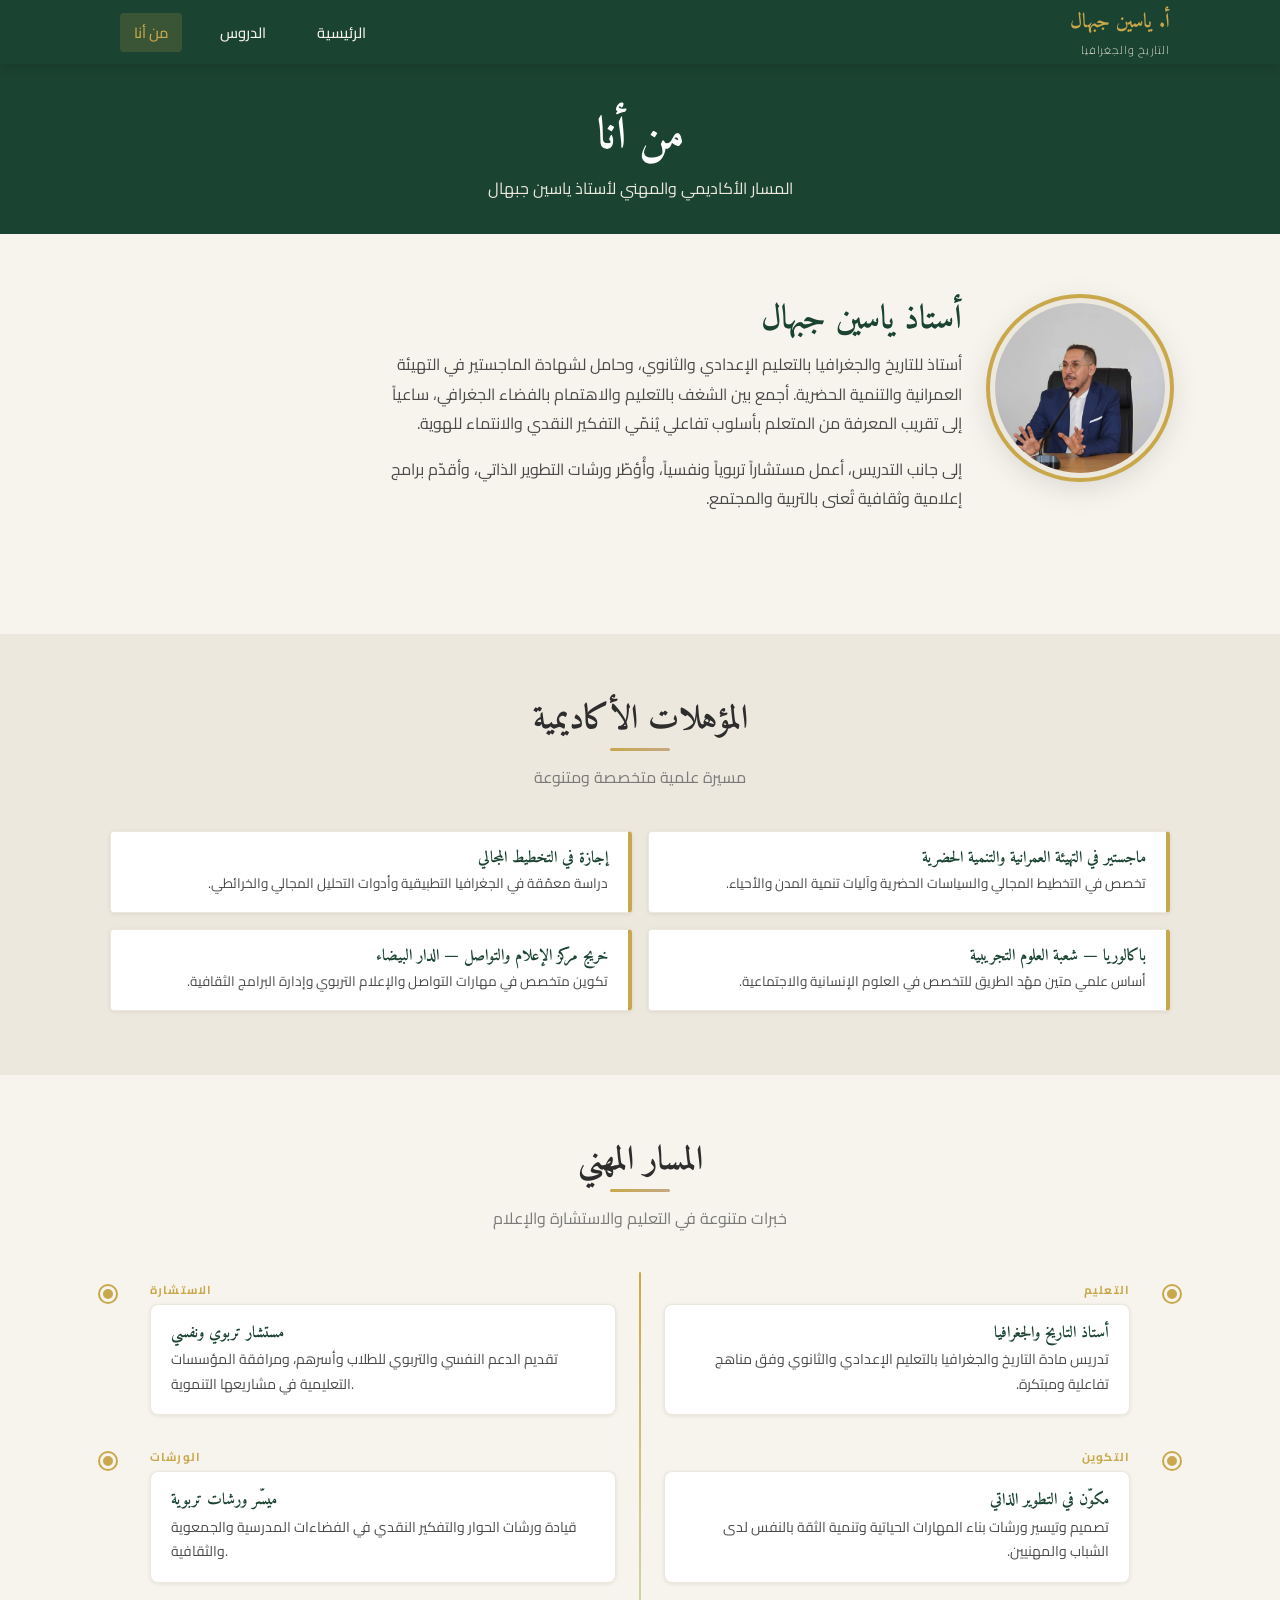
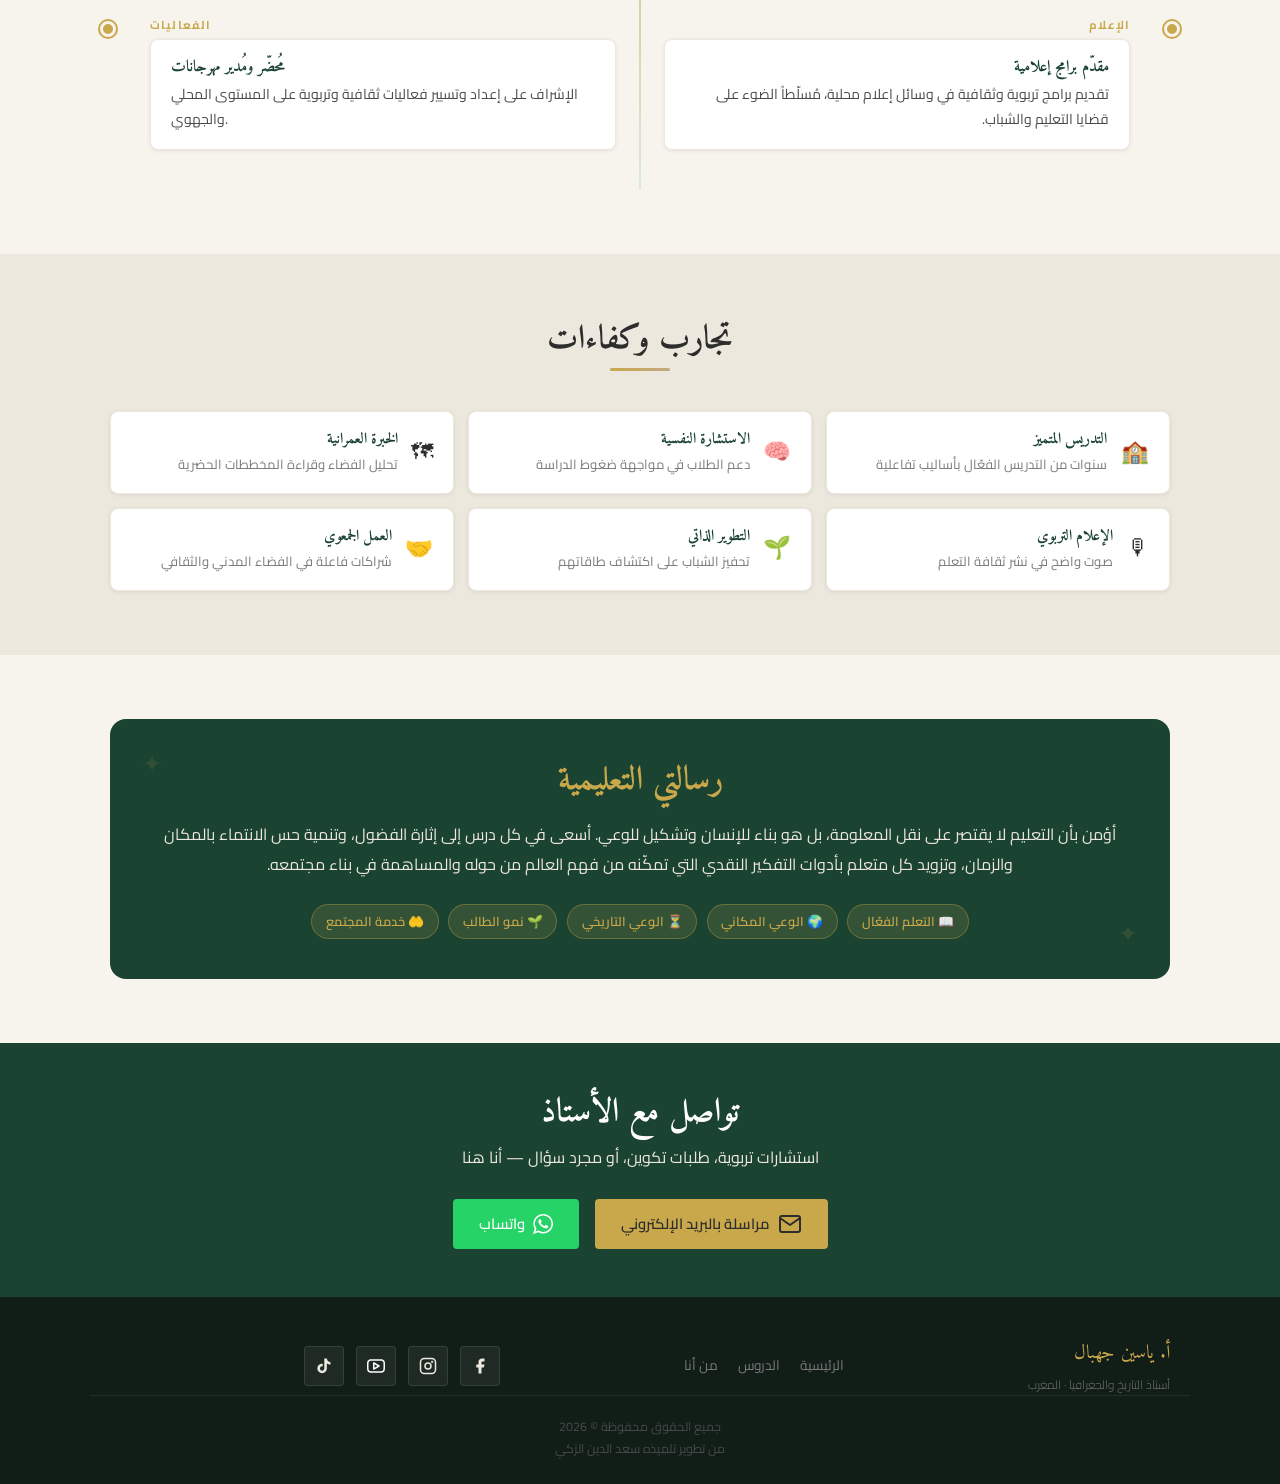
==== about.html @ 9e56860d "mvp" ====
<!DOCTYPE html>
<html lang="ar" dir="rtl">
<head>
  <meta charset="UTF-8">
  <meta name="viewport" content="width=device-width, initial-scale=1.0">

  <!-- SEO -->
  <title>من أنا — أستاذ ياسين جبهال | مسار أكاديمي ومهني</title>
  <meta name="description" content="التعرف على أستاذ ياسين جبهال: أستاذ التاريخ والجغرافيا، حاصل على ماجستير في التهيئة العمرانية، مستشار تربوي ونفسي ومكوّن معتمد.">
  <meta name="keywords" content="ياسين جبهال, أستاذ تاريخ جغرافيا, مستشار تربوي, تهيئة عمرانية, مكوّن">
  <meta name="author" content="أستاذ ياسين جبهال">
  <meta name="robots" content="index, follow">
  <link rel="canonical" href="https://www.yassinegehbal.vercel.app/about.html">

  <!-- Open Graph -->
  <meta property="og:type"        content="profile">
  <meta property="og:url"         content="https://www.yassinegehbal.vercel.app/about.html">
  <meta property="og:title"       content="من أنا — أستاذ ياسين جبهال">
  <meta property="og:description" content="مسار أكاديمي ومهني لأستاذ متميز في التاريخ والجغرافيا والاستشارات التربوية.">
  <meta property="og:image"       content="assets/teacher-photo.jpg">

  <!-- Structured Data -->
  <script type="application/ld+json">
  {
    "@context": "https://schema.org",
    "@type": "Person",
    "name": "ياسين جبهال",
    "jobTitle": "أستاذ التاريخ والجغرافيا",
    "alumniOf": [
      { "@type": "EducationalOrganization", "name": "كلية متخصصة في التخطيط المجالي" }
    ],
    "knowsAbout": ["التاريخ", "الجغرافيا", "التهيئة العمرانية", "الاستشارة التربوية"],
    "url": "https://www.yassinegehbal.vercel.app"
  }
  </script>

  <link rel="icon" href="assets/favicon.png" type="image/png">
  <link rel="stylesheet" href="css/style.css">
  <style>
    /* About-page specific additions */
    .about-photo-section {
      display: flex;
      flex-direction: column;
      align-items: center;
      gap: 1.75rem;
      margin-bottom: 3.5rem;
    }
    .about-photo {
      width: 180px; height: 180px;
      border-radius: 50%;
      object-fit: cover;
      border: 5px solid var(--parchment-dk);
      box-shadow: 0 0 0 4px var(--gold), var(--shadow-lg);
      background: var(--green-lt);
    }
    .about-intro { max-width: 580px; }
    .about-intro h2 { color: var(--green); margin-bottom: 0.5rem; }
    .about-intro p  { color: var(--ink-md); line-height: 1.85; }

    @media (min-width: 640px) {
      .about-photo-section {
        flex-direction: row;
        align-items: flex-start;
        text-align: right;
      }
    }

    .exp-grid {
      display: grid;
      grid-template-columns: 1fr;
      gap: 0.85rem;
    }
    @media (min-width: 640px) {
      .exp-grid { grid-template-columns: repeat(2, 1fr); }
    }
    @media (min-width: 900px) {
      .exp-grid { grid-template-columns: repeat(3, 1fr); }
    }

    .exp-card {
      background: var(--white);
      border: 1px solid var(--parchment-dk);
      border-radius: var(--radius-md);
      padding: 1.1rem 1.25rem;
      display: flex;
      align-items: flex-start;
      gap: 0.85rem;
      box-shadow: var(--shadow-sm);
      transition: transform var(--transition);
    }
    .exp-card:hover { transform: translateY(-2px); }
    .exp-card__icon {
      font-size: 1.4rem;
      flex-shrink: 0;
      margin-top: 0.1rem;
    }
    .exp-card h4 { color: var(--green); margin-bottom: 0.2rem; font-size: 0.95rem; }
    .exp-card p  { font-size: 0.82rem; color: var(--ink-lt); }
  </style>
</head>
<body>

  <!-- ===================== NAV ===================== -->
  <nav class="nav" role="navigation" aria-label="التنقل الرئيسي">
    <div class="container nav__inner">
      <a href="index.html" class="nav__logo" aria-label="الصفحة الرئيسية">
        أ. ياسين جبهال
        <span>التاريخ والجغرافيا</span>
      </a>
      <button class="nav__hamburger" aria-label="فتح القائمة" aria-expanded="false">
        <span></span><span></span><span></span>
      </button>
      <ul class="nav__links" role="list">
        <li><a href="index.html">الرئيسية</a></li>
        <li><a href="lessons.html">الدروس</a></li>
        <li><a href="about.html">من أنا</a></li>
      </ul>
    </div>
  </nav>

  <main>

    <!-- ===================== PAGE HEADER ===================== -->
    <header class="page-header">
      <div class="container">
        <h1>من أنا</h1>
        <p>المسار الأكاديمي والمهني لأستاذ ياسين جبهال</p>
      </div>
    </header>

    <!-- ===================== INTRO ===================== -->
    <section class="section" aria-label="التعريف">
      <div class="container">
        <div class="about-photo-section reveal">
          <img
            src="assets/teacher-photo.jpg"
            alt="صورة أستاذ ياسين جبهال"
            class="about-photo"
            width="180" height="180"
            loading="lazy"
          >
          <div class="about-intro">
            <h2>أستاذ ياسين جبهال</h2>
            <p>
              أستاذ للتاريخ والجغرافيا بالتعليم الإعدادي والثانوي، وحامل لشهادة الماجستير في التهيئة العمرانية والتنمية الحضرية. أجمع بين الشغف بالتعليم والاهتمام بالفضاء الجغرافي، ساعياً إلى تقريب المعرفة من المتعلم بأسلوب تفاعلي يُنمّي التفكير النقدي والانتماء للهوية.
            </p>
            <p class="mt-2">
              إلى جانب التدريس، أعمل مستشاراً تربوياً ونفسياً، وأُؤطّر ورشات التطوير الذاتي، وأقدّم برامج إعلامية وثقافية تُعنى بالتربية والمجتمع.
            </p>
          </div>
        </div>
      </div>
    </section>

    <!-- ===================== ACADEMIC QUALIFICATIONS ===================== -->
    <section class="section section--alt" aria-label="المؤهلات الأكاديمية">
      <div class="container">
        <header class="section-header reveal">
          <h2>المؤهلات الأكاديمية</h2>
          <p>مسيرة علمية متخصصة ومتنوعة</p>
        </header>

        <div class="qual-list">
          <div class="qual-item reveal reveal-delay-1">
            <h4>ماجستير في التهيئة العمرانية والتنمية الحضرية</h4>
            <p>تخصص في التخطيط المجالي والسياسات الحضرية وآليات تنمية المدن والأحياء.</p>
          </div>
          <div class="qual-item reveal reveal-delay-2">
            <h4>إجازة في التخطيط المجالي</h4>
            <p>دراسة معمّقة في الجغرافيا التطبيقية وأدوات التحليل المجالي والخرائطي.</p>
          </div>
          <div class="qual-item reveal reveal-delay-3">
            <h4>باكالوريا — شعبة العلوم التجريبية</h4>
            <p>أساس علمي متين مهّد الطريق للتخصص في العلوم الإنسانية والاجتماعية.</p>
          </div>
          <div class="qual-item reveal reveal-delay-1">
            <h4>خريج مركز الإعلام والتواصل — الدار البيضاء</h4>
            <p>تكوين متخصص في مهارات التواصل والإعلام التربوي وإدارة البرامج الثقافية.</p>
          </div>
        </div>
      </div>
    </section>

    <!-- ===================== PROFESSIONAL TIMELINE ===================== -->
    <section class="section" aria-label="المسار المهني">
      <div class="container">
        <header class="section-header reveal">
          <h2>المسار المهني</h2>
          <p>خبرات متنوعة في التعليم والاستشارة والإعلام</p>
        </header>

        <div class="timeline" role="list">

          <div class="timeline-item" role="listitem">
            <div class="timeline-item__year">التعليم</div>
            <div class="timeline-item__card">
              <h4>أستاذ التاريخ والجغرافيا</h4>
              <p>تدريس مادة التاريخ والجغرافيا بالتعليم الإعدادي والثانوي وفق مناهج تفاعلية ومبتكرة.</p>
            </div>
          </div>

          <div class="timeline-item" role="listitem">
            <div class="timeline-item__year">الاستشارة</div>
            <div class="timeline-item__card">
              <h4>مستشار تربوي ونفسي</h4>
              <p>تقديم الدعم النفسي والتربوي للطلاب وأسرهم، ومرافقة المؤسسات التعليمية في مشاريعها التنموية.</p>
            </div>
          </div>

          <div class="timeline-item" role="listitem">
            <div class="timeline-item__year">التكوين</div>
            <div class="timeline-item__card">
              <h4>مكوّن في التطوير الذاتي</h4>
              <p>تصميم وتيسير ورشات بناء المهارات الحياتية وتنمية الثقة بالنفس لدى الشباب والمهنيين.</p>
            </div>
          </div>

          <div class="timeline-item" role="listitem">
            <div class="timeline-item__year">الورشات</div>
            <div class="timeline-item__card">
              <h4>ميسّر ورشات تربوية</h4>
              <p>قيادة ورشات الحوار والتفكير النقدي في الفضاءات المدرسية والجمعوية والثقافية.</p>
            </div>
          </div>

          <div class="timeline-item" role="listitem">
            <div class="timeline-item__year">الإعلام</div>
            <div class="timeline-item__card">
              <h4>مقدّم برامج إعلامية</h4>
              <p>تقديم برامج تربوية وثقافية في وسائل إعلام محلية، مُسلّطاً الضوء على قضايا التعليم والشباب.</p>
            </div>
          </div>

          <div class="timeline-item" role="listitem">
            <div class="timeline-item__year">الفعاليات</div>
            <div class="timeline-item__card">
              <h4>مُحضّر ومُدير مهرجانات</h4>
              <p>الإشراف على إعداد وتسيير فعاليات ثقافية وتربوية على المستوى المحلي والجهوي.</p>
            </div>
          </div>

        </div>
      </div>
    </section>

    <!-- ===================== EXPERIENCE CARDS ===================== -->
    <section class="section section--alt" aria-label="التجارب المهنية">
      <div class="container">
        <header class="section-header reveal">
          <h2>تجارب وكفاءات</h2>
        </header>
        <div class="exp-grid">
          <div class="exp-card reveal">
            <div class="exp-card__icon">🏫</div>
            <div>
              <h4>التدريس المتميز</h4>
              <p>سنوات من التدريس الفعّال بأساليب تفاعلية</p>
            </div>
          </div>
          <div class="exp-card reveal reveal-delay-1">
            <div class="exp-card__icon">🧠</div>
            <div>
              <h4>الاستشارة النفسية</h4>
              <p>دعم الطلاب في مواجهة ضغوط الدراسة</p>
            </div>
          </div>
          <div class="exp-card reveal reveal-delay-2">
            <div class="exp-card__icon">🗺</div>
            <div>
              <h4>الخبرة العمرانية</h4>
              <p>تحليل الفضاء وقراءة المخططات الحضرية</p>
            </div>
          </div>
          <div class="exp-card reveal">
            <div class="exp-card__icon">🎙</div>
            <div>
              <h4>الإعلام التربوي</h4>
              <p>صوت واضح في نشر ثقافة التعلم</p>
            </div>
          </div>
          <div class="exp-card reveal reveal-delay-1">
            <div class="exp-card__icon">🌱</div>
            <div>
              <h4>التطوير الذاتي</h4>
              <p>تحفيز الشباب على اكتشاف طاقاتهم</p>
            </div>
          </div>
          <div class="exp-card reveal reveal-delay-2">
            <div class="exp-card__icon">🤝</div>
            <div>
              <h4>العمل الجمعوي</h4>
              <p>شراكات فاعلة في الفضاء المدني والثقافي</p>
            </div>
          </div>
        </div>
      </div>
    </section>

    <!-- ===================== MISSION ===================== -->
    <section class="section" aria-label="الرسالة">
      <div class="container">
        <div class="mission-card reveal">
          <h2>رسالتي التعليمية</h2>
          <p>
            أؤمن بأن التعليم لا يقتصر على نقل المعلومة، بل هو بناء للإنسان وتشكيل للوعي. أسعى في كل درس إلى إثارة الفضول، وتنمية حس الانتماء بالمكان والزمان، وتزويد كل متعلم بأدوات التفكير النقدي التي تمكّنه من فهم العالم من حوله والمساهمة في بناء مجتمعه.
          </p>
          <div class="mission-pillars">
            <span class="mission-pillar">📖 التعلم الفعّال</span>
            <span class="mission-pillar">🌍 الوعي المكاني</span>
            <span class="mission-pillar">⏳ الوعي التاريخي</span>
            <span class="mission-pillar">🌱 نمو الطالب</span>
            <span class="mission-pillar">🤲 خدمة المجتمع</span>
          </div>
        </div>
      </div>
    </section>

    <!-- ===================== CONTACT STRIP ===================== -->
    <section class="contact-strip" aria-label="التواصل">
      <div class="container">
        <h2>تواصل مع الأستاذ</h2>
        <p>استشارات تربوية، طلبات تكوين، أو مجرد سؤال — أنا هنا</p>
	        <div class="contact-strip__btns">
          <a href="" data-email class="btn btn--email"><svg xmlns="http://www.w3.org/2000/svg" width="24" height="24" viewBox="0 0 24 24" fill="none" stroke="currentColor" stroke-width="2" stroke-linecap="round" stroke-linejoin="round"><rect x="2" y="4" width="20" height="16" rx="2"/><polyline points="22,6 12,13 2,6"/></svg>

                  مراسلة بالبريد الإلكتروني</a>
          <a href="" data-whatsapp class="btn btn--whatsapp" target="_blank" rel="noopener">
                  <svg fill="#ffffff" version="1.1" id="Capa_1" xmlns="http://www.w3.org/2000/svg" xmlns:xlink="http://www.w3.org/1999/xlink" width="20px" height="20px" viewBox="0 0 30.667 30.667" xml:space="preserve"><g id="SVGRepo_bgCarrier" stroke-width="0"></g><g id="SVGRepo_tracerCarrier" stroke-linecap="round" stroke-linejoin="round"></g><g id="SVGRepo_iconCarrier"> <g> <path d="M30.667,14.939c0,8.25-6.74,14.938-15.056,14.938c-2.639,0-5.118-0.675-7.276-1.857L0,30.667l2.717-8.017 c-1.37-2.25-2.159-4.892-2.159-7.712C0.559,6.688,7.297,0,15.613,0C23.928,0.002,30.667,6.689,30.667,14.939z M15.61,2.382 c-6.979,0-12.656,5.634-12.656,12.56c0,2.748,0.896,5.292,2.411,7.362l-1.58,4.663l4.862-1.545c2,1.312,4.393,2.076,6.963,2.076 c6.979,0,12.658-5.633,12.658-12.559C28.27,8.016,22.59,2.382,15.61,2.382z M23.214,18.38c-0.094-0.151-0.34-0.243-0.708-0.427 c-0.367-0.184-2.184-1.069-2.521-1.189c-0.34-0.123-0.586-0.185-0.832,0.182c-0.243,0.367-0.951,1.191-1.168,1.437 c-0.215,0.245-0.43,0.276-0.799,0.095c-0.369-0.186-1.559-0.57-2.969-1.817c-1.097-0.972-1.838-2.169-2.052-2.536 c-0.217-0.366-0.022-0.564,0.161-0.746c0.165-0.165,0.369-0.428,0.554-0.643c0.185-0.213,0.246-0.364,0.369-0.609 c0.121-0.245,0.06-0.458-0.031-0.643c-0.092-0.184-0.829-1.984-1.138-2.717c-0.307-0.732-0.614-0.611-0.83-0.611 c-0.215,0-0.461-0.03-0.707-0.03S9.897,8.215,9.56,8.582s-1.291,1.252-1.291,3.054c0,1.804,1.321,3.543,1.506,3.787 c0.186,0.243,2.554,4.062,6.305,5.528c3.753,1.465,3.753,0.976,4.429,0.914c0.678-0.062,2.184-0.885,2.49-1.739 C23.307,19.268,23.307,18.533,23.214,18.38z"></path> </g> </g></svg>
                  واتساب</a>
        </div>
      </div>
    </section>

  </main>

  <!-- ===================== FOOTER ===================== -->
  <footer class="footer" role="contentinfo">
    <div class="container footer__inner">
      <div class="footer__brand">
        أ. ياسين جهبال
        <span>أستاذ التاريخ والجغرافيا · المغرب</span>
      </div>

      <nav class="footer__nav" aria-label="روابط التذييل">
        <a href="index.html">الرئيسية</a>
        <a href="lessons.html">الدروس</a>
        <a href="about.html">من أنا</a>
      </nav>

      <div class="footer__social" aria-label="وسائل التواصل الاجتماعي">
        <a href="" data-facebook target="_blank" rel="noopener" aria-label="فيسبوك">
          <svg width="18" height="18" viewBox="0 0 24 24" fill="currentColor"><path d="M18 2h-3a5 5 0 0 0-5 5v3H7v4h3v8h4v-8h3l1-4h-4V7a1 1 0 0 1 1-1h3z"/></svg>
        </a>
        <a href="" data-instagram target="_blank" rel="noopener" aria-label="إنستغرام">
          <svg width="18" height="18" viewBox="0 0 24 24" fill="none" stroke="currentColor" stroke-width="2"><rect x="2" y="2" width="20" height="20" rx="5"/><circle cx="12" cy="12" r="4"/><circle cx="17.5" cy="6.5" r="0.5" fill="currentColor"/></svg>
        </a>
        <a href="" data-youtube target="_blank" rel="noopener" aria-label="يوتيوب">
                <svg width="18px" height="18px" viewBox="0 0 24 24" fill="none" xmlns="http://www.w3.org/2000/svg"><g id="SVGRepo_bgCarrier" stroke-width="0"></g><g id="SVGRepo_tracerCarrier" stroke-linecap="round" stroke-linejoin="round"></g><g id="SVGRepo_iconCarrier"> <path fill-rule="evenodd" clip-rule="evenodd" d="M9.49614 7.13176C9.18664 6.9549 8.80639 6.95617 8.49807 7.13509C8.18976 7.31401 8 7.64353 8 8V16C8 16.3565 8.18976 16.686 8.49807 16.8649C8.80639 17.0438 9.18664 17.0451 9.49614 16.8682L16.4961 12.8682C16.8077 12.6902 17 12.3589 17 12C17 11.6411 16.8077 11.3098 16.4961 11.1318L9.49614 7.13176ZM13.9844 12L10 14.2768V9.72318L13.9844 12Z" fill="#ffffff"></path> <path fill-rule="evenodd" clip-rule="evenodd" d="M0 12C0 8.25027 0 6.3754 0.954915 5.06107C1.26331 4.6366 1.6366 4.26331 2.06107 3.95491C3.3754 3 5.25027 3 9 3H15C18.7497 3 20.6246 3 21.9389 3.95491C22.3634 4.26331 22.7367 4.6366 23.0451 5.06107C24 6.3754 24 8.25027 24 12C24 15.7497 24 17.6246 23.0451 18.9389C22.7367 19.3634 22.3634 19.7367 21.9389 20.0451C20.6246 21 18.7497 21 15 21H9C5.25027 21 3.3754 21 2.06107 20.0451C1.6366 19.7367 1.26331 19.3634 0.954915 18.9389C0 17.6246 0 15.7497 0 12ZM9 5H15C16.9194 5 18.1983 5.00275 19.1673 5.10773C20.0989 5.20866 20.504 5.38448 20.7634 5.57295C21.018 5.75799 21.242 5.98196 21.4271 6.23664C21.6155 6.49605 21.7913 6.90113 21.8923 7.83269C21.9973 8.80167 22 10.0806 22 12C22 13.9194 21.9973 15.1983 21.8923 16.1673C21.7913 17.0989 21.6155 17.504 21.4271 17.7634C21.242 18.018 21.018 18.242 20.7634 18.4271C20.504 18.6155 20.0989 18.7913 19.1673 18.8923C18.1983 18.9973 16.9194 19 15 19H9C7.08058 19 5.80167 18.9973 4.83269 18.8923C3.90113 18.7913 3.49605 18.6155 3.23664 18.4271C2.98196 18.242 2.75799 18.018 2.57295 17.7634C2.38448 17.504 2.20866 17.0989 2.10773 16.1673C2.00275 15.1983 2 13.9194 2 12C2 10.0806 2.00275 8.80167 2.10773 7.83269C2.20866 6.90113 2.38448 6.49605 2.57295 6.23664C2.75799 5.98196 2.98196 5.75799 3.23664 5.57295C3.49605 5.38448 3.90113 5.20866 4.83269 5.10773C5.80167 5.00275 7.08058 5 9 5Z" fill="#ffffff"></path> </g></svg>
        </a>
        <a href="" data-tiktok target="_blank" rel="noopener" aria-label="تيكتوك">
          <svg width="18" height="18" viewBox="0 0 24 24" fill="currentColor"><path d="M19.59 6.69a4.83 4.83 0 0 1-3.77-4.25V2h-3.45v13.67a2.89 2.89 0 0 1-2.88 2.5 2.89 2.89 0 0 1-2.89-2.89 2.89 2.89 0 0 1 2.89-2.89c.28 0 .54.04.79.1V9.01a6.33 6.33 0 0 0-.79-.05 6.34 6.34 0 0 0-6.34 6.34 6.34 6.34 0 0 0 6.34 6.34 6.34 6.34 0 0 0 6.33-6.34V8.69a8.18 8.18 0 0 0 4.79 1.54V6.78a4.85 4.85 0 0 1-1.02-.09z"/></svg>
        </a>
      </div>
    <div style="width:10px; hight:100vw"></div>
    </div>
    <div class="container footer__copy">
            <p>جميع الحقوق محفوظة © <span id="year">2026</span></p>
            <p>من تطوير تلمِيذه <a href="" target="_blank">سعد الدين الزكي</a></p>
    </div>
  </footer>

  <script src="js/main.js"></script>
  <script src="js/about.js"></script>
  <script>document.getElementById('year').textContent = new Date().getFullYear();</script>
</body>
</html>
---- css/style.css ----
/* ============================================================
   TEACHER WEBSITE — STYLE.CSS
   Academic, Geographic, RTL Arabic
   ============================================================ */

/* ---------- Google Fonts ---------- */
@import url('https://fonts.googleapis.com/css2?family=Amiri:ital,wght@0,400;0,700;1,400&family=Cairo:wght@300;400;500;600;700&display=swap');

/* ---------- Design Tokens ---------- */
:root {
  --parchment:    #F7F4EE;
  --parchment-dk: #EDE8DE;
  --green:        #1B4332;
  --green-md:     #2D6A4F;
  --green-lt:     #D8ECD8;
  --brown:        #7B5E3A;
  --brown-lt:     #C4A882;
  --gold:         #C9A84C;
  --gold-lt:      #F0DFA0;
  --ink:          #2D2D2D;
  --ink-md:       #4A4A4A;
  --ink-lt:       #7A7A7A;
  --white:        #FFFFFF;

  --font-display: 'Amiri', 'Georgia', serif;
  --font-body:    'Cairo', 'Segoe UI', sans-serif;

  --radius-sm: 4px;
  --radius-md: 8px;
  --radius-lg: 16px;

  --shadow-sm: 0 1px 4px rgba(0,0,0,0.08);
  --shadow-md: 0 4px 16px rgba(0,0,0,0.10);
  --shadow-lg: 0 8px 32px rgba(0,0,0,0.13);

  --transition: 0.25s ease;
  --max-width: 1100px;
}

/* ---------- Reset & Base ---------- */
*, *::before, *::after { box-sizing: border-box; margin: 0; padding: 0; }

html {
  font-size: 16px;
  scroll-behavior: smooth;
  direction: rtl;
}

body {
  font-family: var(--font-body);
  background-color: var(--parchment);
  color: var(--ink);
  line-height: 1.75;
  -webkit-font-smoothing: antialiased;
}

img { max-width: 100%; display: block; }
a  { color: inherit; text-decoration: none; }
ul { list-style: none; }
button { cursor: pointer; font-family: var(--font-body); }

/* ---------- Typography Scale ---------- */
h1, h2, h3, h4 {
  font-family: var(--font-display);
  color: var(--ink);
  line-height: 1.3;
}

h1 { font-size: clamp(1.9rem, 5vw, 2.8rem); font-weight: 700; }
h2 { font-size: clamp(1.5rem, 4vw, 2.1rem); font-weight: 700; }
h3 { font-size: clamp(1.1rem, 3vw, 1.4rem); font-weight: 600; }
h4 { font-size: 1rem; font-weight: 600; }

p  { color: var(--ink-md); }

/* ---------- Layout Utilities ---------- */
.container {
  width: 100%;
  max-width: var(--max-width);
  margin: 0 auto;
  padding: 0 1.25rem;
}

.section { padding: 4rem 0; }
.section--alt { background-color: var(--parchment-dk); }

.section-header {
  text-align: center;
  margin-bottom: 2.5rem;
}

.section-header h2 {
  position: relative;
  display: inline-block;
  padding-bottom: 0.6rem;
}

.section-header h2::after {
  content: '';
  position: absolute;
  bottom: 0;
  right: 50%;
  transform: translateX(50%);
  width: 60px;
  height: 3px;
  background: linear-gradient(90deg, var(--gold), var(--brown-lt));
  border-radius: 2px;
}

.section-header p {
  margin-top: 0.75rem;
  max-width: 540px;
  margin-left: auto;
  margin-right: auto;
  color: var(--ink-lt);
}

/* ---------- Topographic Divider (Signature Element) ---------- */
.topo-divider {
  width: 100%;
  height: 48px;
  overflow: hidden;
  line-height: 0;
  opacity: 0.18;
}

.topo-divider svg { width: 100%; height: 100%; }

/* ---------- NAV ---------- */
.nav {
  position: sticky;
  top: 0;
  z-index: 100;
  background: var(--green);
  box-shadow: 0 2px 12px rgba(0,0,0,0.18);
}

.nav__inner {
  display: flex;
  align-items: center;
  justify-content: space-between;
  height: 64px;
}

.nav__logo {
  font-family: var(--font-display);
  font-size: 1.25rem;
  color: var(--gold);
  font-weight: 700;
  letter-spacing: 0.01em;
}

.nav__logo span {
  display: block;
  font-family: var(--font-body);
  font-size: 0.7rem;
  color: var(--parchment-dk);
  font-weight: 300;
  letter-spacing: 0.08em;
}

.nav__links {
  display: flex;
  gap: 0.25rem;
  align-items: center;
}
.nav__links li {
	margin: 10px;	
}
.nav__links a {
  color: var(--parchment);
  font-size: 0.92rem;
  font-weight: 500;
  padding: 0.4rem 0.85rem;
  border-radius: var(--radius-sm);
  transition: background var(--transition), color var(--transition);
}

.nav__links a:hover,
.nav__links a.active {
  background: rgba(201,168,76,0.18);
  color: var(--gold);
}

.nav__hamburger {
  display: none;
  flex-direction: column;
  gap: 5px;
  background: none;
  border: none;
  padding: 6px;
}

.nav__hamburger span {
  display: block;
  width: 24px;
  height: 2px;
  background: var(--parchment);
  border-radius: 2px;
  transition: transform var(--transition), opacity var(--transition);
}

/* ---------- HERO ---------- */
.hero {
  background-color: var(--green);
  background-image:
    radial-gradient(ellipse at 70% 50%, rgba(45,106,79,0.6) 0%, transparent 60%),
    url("data:image/svg+xml,%3Csvg xmlns='http://www.w3.org/2000/svg' width='400' height='400'%3E%3Ccircle cx='200' cy='200' r='80' fill='none' stroke='rgba(201,168,76,0.08)' stroke-width='1'/%3E%3Ccircle cx='200' cy='200' r='120' fill='none' stroke='rgba(201,168,76,0.06)' stroke-width='1'/%3E%3Ccircle cx='200' cy='200' r='160' fill='none' stroke='rgba(201,168,76,0.04)' stroke-width='1'/%3E%3Ccircle cx='200' cy='200' r='200' fill='none' stroke='rgba(201,168,76,0.03)' stroke-width='1'/%3E%3C/svg%3E");
  background-size: cover, 400px 400px;
  background-position: center, center;
  padding: 4rem 0 3rem;
  position: relative;
  overflow: hidden;
}

/* Coordinate decoration */
.hero::before {
  content: '30°N  10°W';
  position: absolute;
  top: 1.2rem;
  left: 1.5rem;
  font-family: var(--font-body);
  font-size: 0.7rem;
  color: rgba(201,168,76,0.35);
  letter-spacing: 0.12em;
}

.hero__inner {
  display: flex;
  flex-direction: column;
  align-items: center;
  text-align: center;
  gap: 2rem;
}

.hero__photo-wrap {
  position: relative;
  width: 160px;
  flex-shrink: 0;
}

.hero__photo-wrap::before {
  content: '';
  position: absolute;
  inset: -6px;
  border-radius: 50%;
  border: 2px solid var(--gold);
  opacity: 0.55;
}

.hero__photo-wrap::after {
  content: '';
  position: absolute;
  inset: -14px;
  border-radius: 50%;
  border: 1px dashed rgba(201,168,76,0.3);
}

.hero__photo {
  width: 160px;
  height: 160px;
  object-fit: cover;
  border-radius: 50%;
  border: 4px solid rgba(255,255,255,0.12);
  display: block;
  background: var(--green-md);
}

.hero__content { color: var(--parchment); }

.hero__badge {
  display: inline-flex;
  align-items: center;
  gap: 0.4rem;
  background: rgba(201,168,76,0.18);
  border: 1px solid rgba(201,168,76,0.4);
  color: var(--gold);
  font-size: 0.78rem;
  font-weight: 500;
  padding: 0.3rem 0.85rem;
  border-radius: 20px;
  margin-bottom: 1rem;
  letter-spacing: 0.06em;
}

.hero__name {
  font-family: var(--font-display);
  font-size: clamp(2rem, 6vw, 3.2rem);
  color: var(--white);
  line-height: 1.2;
  margin-bottom: 0.5rem;
}

.hero__titles {
  display: flex;
  flex-wrap: wrap;
  justify-content: center;
  gap: 0.5rem 1rem;
  margin-bottom: 1.5rem;
}

.hero__titles span {
  font-size: 0.88rem;
  color: var(--parchment-dk);
  font-weight: 300;
  position: relative;
}

.hero__titles span:not(:last-child)::after {
  content: '·';
  position: absolute;
  left: -0.55rem;
  color: var(--gold);
  opacity: 0.6;
}

.hero__cta {
  display: flex;
  flex-wrap: wrap;
  gap: 0.75rem;
  justify-content: center;
}

/* ---------- BUTTONS ---------- */
.btn {
  display: inline-flex;
  align-items: center;
  gap: 0.5rem;
  padding: 0.65rem 1.5rem;
  border-radius: var(--radius-sm);
  font-family: var(--font-body);
  font-size: 0.92rem;
  font-weight: 600;
  border: 2px solid transparent;
  transition: all var(--transition);
  text-align: center;
  white-space: nowrap;
}

.btn--primary {
  background: var(--gold);
  color: var(--ink);
  border-color: var(--gold);
}

.btn--primary:hover {
  background: #b8952f;
  border-color: #b8952f;
  transform: translateY(-1px);
  box-shadow: var(--shadow-md);
}

.btn--outline {
  background: transparent;
  color: var(--parchment);
  border-color: rgba(255,255,255,0.4);
}

.btn--outline:hover {
  background: rgba(255,255,255,0.1);
  border-color: var(--parchment);
}

.btn--green {
  background: var(--green);
  color: var(--parchment);
  border-color: var(--green);
}

.btn--green:hover {
  background: var(--green-md);
  border-color: var(--green-md);
  transform: translateY(-1px);
  box-shadow: var(--shadow-md);
}

.btn--ghost {
  background: transparent;
  color: var(--green);
  border-color: var(--green);
}

.btn--ghost:hover {
  background: var(--green);
  color: var(--parchment);
}

/* ---------- EXPERTISE CARDS ---------- */
.expertise-grid {
  display: grid;
  grid-template-columns: 1fr;
  gap: 1.25rem;
}

.expertise-card {
  background: var(--white);
  border: 1px solid var(--parchment-dk);
  border-top: 3px solid var(--gold);
  border-radius: var(--radius-md);
  padding: 1.75rem;
  box-shadow: var(--shadow-sm);
  transition: transform var(--transition), box-shadow var(--transition);
}

.expertise-card:hover {
  transform: translateY(-3px);
  box-shadow: var(--shadow-md);
}

.expertise-card__icon {
  width: 48px;
  height: 48px;
  background: var(--green-lt);
  border-radius: var(--radius-md);
  display: flex;
  align-items: center;
  justify-content: center;
  margin-bottom: 1rem;
  font-size: 1.5rem;
}

.expertise-card h3 {
  margin-bottom: 0.5rem;
  color: var(--green);
}

.expertise-card p {
  font-size: 0.9rem;
  line-height: 1.7;
}

/* ---------- LESSON CARDS ---------- */
.lessons-grid {
  display: grid;
  grid-template-columns: 1fr;
  gap: 1.25rem;
}

.lesson-card {
  background: var(--white);
  border: 1px solid var(--parchment-dk);
  border-radius: var(--radius-md);
  padding: 1.5rem;
  box-shadow: var(--shadow-sm);
  display: flex;
  flex-direction: column;
  gap: 0.75rem;
  transition: box-shadow var(--transition);
}

.lesson-card:hover { box-shadow: var(--shadow-md); }

.lesson-card__cat {
  font-size: 0.72rem;
  font-weight: 600;
  text-transform: uppercase;
  letter-spacing: 0.1em;
  padding: 0.2rem 0.65rem;
  border-radius: 20px;
  display: inline-block;
}

.lesson-card__cat--geo   { background: var(--green-lt); color: var(--green); }
.lesson-card__cat--hist  { background: #F3EAD8; color: var(--brown); }

.lesson-card h3 { font-size: 1rem; color: var(--ink); }
.lesson-card p  { font-size: 0.88rem; flex: 1; }

.lesson-card__meta {
  font-size: 0.78rem;
  color: var(--ink-lt);
  display: flex;
  align-items: center;
  gap: 0.4rem;
}

.lesson-card__foot {
  display: flex;
  align-items: center;
  justify-content: space-between;
  flex-wrap: wrap;
  gap: 0.5rem;
  padding-top: 0.75rem;
  border-top: 1px solid var(--parchment-dk);
}

/* ---------- CONTACT SECTION ---------- */
.contact-strip {
  background: var(--green);
  padding: 3rem 0;
  text-align: center;
}

.contact-strip h2 { color: var(--white); margin-bottom: 0.5rem; }
.contact-strip p  { color: var(--parchment-dk); margin-bottom: 1.75rem; }

.contact-strip__btns {
  display: flex;
  flex-wrap: wrap;
  gap: 1rem;
  justify-content: center;
}

.btn--email    { background: var(--gold); color: var(--ink); border-color: var(--gold); }
.btn--whatsapp { background: #25D366; color: var(--white); border-color: #25D366; }

.btn--email:hover    { background: #b8952f; border-color: #b8952f; }
.btn--whatsapp:hover { background: #1da855; border-color: #1da855; }

/* ---------- FOOTER ---------- */
.footer {
  background: #111D17;
  color: var(--parchment-dk);
  padding: 2.5rem 0 1.5rem;
}

.footer__inner {
  display: flex;
  flex-direction: column;
  align-items: center;
  gap: 1.5rem;
  text-align: center;
}

.footer__brand {
  font-family: var(--font-display);
  font-size: 1.2rem;
  color: var(--gold);
}

.footer__brand span {
  display: block;
  font-family: var(--font-body);
  font-size: 0.75rem;
  color: var(--ink-lt);
  font-weight: 300;
  margin-top: 0.2rem;
}

.footer__social {
  display: flex;
  gap: 0.75rem;
}

.footer__social a {
  width: 40px;
  height: 40px;
  border-radius: var(--radius-sm);
  background: rgba(255,255,255,0.06);
  border: 1px solid rgba(255,255,255,0.1);
  display: flex;
  align-items: center;
  justify-content: center;
  transition: background var(--transition), border-color var(--transition);
  font-size: 1.1rem;
}

.footer__social a:hover {
  background: rgba(201,168,76,0.2);
  border-color: var(--gold);
}

.footer__nav {
  display: flex;
  flex-wrap: wrap;
  gap: 0.25rem 1.25rem;
  justify-content: center;
}

.footer__nav a {
  font-size: 0.85rem;
  color: var(--ink-lt);
  transition: color var(--transition);
}

.footer__nav a:hover { color: var(--gold); }

.footer__copy {
  font-size: 0.78rem;
  color: var(--ink-lt);
  border-top: 1px solid rgba(255,255,255,0.07);
  padding-top: 1.25rem;
  width: 100%;
  text-align: center;
}

/* ---------- SEARCH BAR ---------- */
.search-wrap {
  max-width: 540px;
  margin: 0 auto 2.5rem;
  position: relative;
}

.search-wrap input {
  width: 100%;
  padding: 0.85rem 3rem 0.85rem 1.25rem;
  border: 2px solid var(--parchment-dk);
  border-radius: var(--radius-md);
  background: var(--white);
  font-family: var(--font-body);
  font-size: 0.95rem;
  color: var(--ink);
  transition: border-color var(--transition);
  direction: rtl;
}

.search-wrap input:focus {
  outline: none;
  border-color: var(--green);
}

.search-wrap input::placeholder { color: var(--ink-lt); }

.search-icon {
  position: absolute;
  left: 1rem;
  top: 50%;
  transform: translateY(-50%);
  color: var(--ink-lt);
  font-size: 1rem;
  pointer-events: none;
}

/* ---------- FILTER TABS ---------- */
.filter-tabs {
  display: flex;
  flex-wrap: wrap;
  gap: 0.5rem;
  justify-content: center;
  margin-bottom: 2rem;
}

.filter-tab {
  padding: 0.4rem 1rem;
  border-radius: 20px;
  border: 1.5px solid var(--parchment-dk);
  background: var(--white);
  font-family: var(--font-body);
  font-size: 0.85rem;
  font-weight: 500;
  color: var(--ink-md);
  transition: all var(--transition);
}

.filter-tab:hover,
.filter-tab.active {
  background: var(--green);
  color: var(--white);
  border-color: var(--green);
}

/* ---------- NO RESULTS ---------- */
.no-results {
  text-align: center;
  padding: 3rem 1rem;
  color: var(--ink-lt);
  display: none;
}

.no-results.visible { display: block; }

/* ---------- ABOUT PAGE ---------- */
.about-hero {
  background: var(--green);
  padding: 3.5rem 0 2.5rem;
  text-align: center;
}

.about-hero h1   { color: var(--white); }
.about-hero p    { color: var(--parchment-dk); margin-top: 0.5rem; max-width: 480px; margin-left: auto; margin-right: auto; }

/* Timeline */
.timeline { position: relative; padding: 0.5rem 0; }

.timeline::before {
  content: '';
  position: absolute;
  top: 0; bottom: 0;
  right: 16px;
  width: 2px;
  background: linear-gradient(to bottom, var(--gold), var(--green-lt));
  border-radius: 2px;
}

.timeline-item {
  position: relative;
  padding: 0 52px 2rem 0;
}

.timeline-item::before {
  content: '';
  position: absolute;
  right: 8px;
  top: 6px;
  width: 16px;
  height: 16px;
  border-radius: 50%;
  background: var(--gold);
  border: 3px solid var(--parchment);
  box-shadow: 0 0 0 2px var(--gold);
  z-index: 1;
}

.timeline-item:last-child { padding-bottom: 0; }

.timeline-item__year {
  font-family: var(--font-body);
  font-size: 0.72rem;
  font-weight: 700;
  letter-spacing: 0.1em;
  color: var(--gold);
  text-transform: uppercase;
  margin-bottom: 0.25rem;
}

.timeline-item__card {
  background: var(--white);
  border: 1px solid var(--parchment-dk);
  border-radius: var(--radius-md);
  padding: 1.1rem 1.25rem;
  box-shadow: var(--shadow-sm);
}

.timeline-item__card h4 { color: var(--green); margin-bottom: 0.25rem; }
.timeline-item__card p  { font-size: 0.88rem; }

/* Mission Section */
.mission-card {
  background: var(--green);
  border-radius: var(--radius-lg);
  padding: 2.5rem 2rem;
  color: var(--parchment);
  text-align: center;
  position: relative;
  overflow: hidden;
}

.mission-card::before {
  content: '✦';
  position: absolute;
  top: 1.5rem;
  left: 2rem;
  font-size: 1.5rem;
  opacity: 0.12;
  color: var(--gold);
}

.mission-card::after {
  content: '✦';
  position: absolute;
  bottom: 1.5rem;
  right: 2rem;
  font-size: 1.5rem;
  opacity: 0.12;
  color: var(--gold);
}

.mission-card h2   { color: var(--gold); margin-bottom: 1rem; }
.mission-card p    { color: var(--parchment-dk); line-height: 1.9; }

.mission-pillars {
  display: flex;
  flex-wrap: wrap;
  gap: 0.6rem;
  justify-content: center;
  margin-top: 1.5rem;
}

.mission-pillar {
  background: rgba(201,168,76,0.15);
  border: 1px solid rgba(201,168,76,0.35);
  color: var(--gold);
  font-size: 0.8rem;
  font-weight: 600;
  padding: 0.35rem 0.85rem;
  border-radius: 20px;
}

/* Qualification List */
.qual-list {
  display: grid;
  gap: 1rem;
}

.qual-item {
  background: var(--white);
  border: 1px solid var(--parchment-dk);
  border-right: 4px solid var(--gold);
  border-radius: var(--radius-sm);
  padding: 1rem 1.25rem;
  box-shadow: var(--shadow-sm);
}

.qual-item h4 { color: var(--green); margin-bottom: 0.2rem; }
.qual-item p  { font-size: 0.85rem; }

/* ---------- SCROLL REVEAL ---------- */
.reveal {
  opacity: 0;
  transform: translateY(24px);
  transition: opacity 0.55s ease, transform 0.55s ease;
}

.reveal.visible {
  opacity: 1;
  transform: translateY(0);
}

.reveal-delay-1 { transition-delay: 0.1s; }
.reveal-delay-2 { transition-delay: 0.2s; }
.reveal-delay-3 { transition-delay: 0.3s; }

/* ---------- PAGE HEADER (inner pages) ---------- */
.page-header {
  background: var(--green);
  padding: 2.75rem 0 2rem;
  text-align: center;
}

.page-header h1   { color: var(--white); }
.page-header p    { color: var(--parchment-dk); margin-top: 0.5rem; }

/* ---------- RESPONSIVE: Tablet (≥ 640px) ---------- */
@media (min-width: 640px) {
  .expertise-grid  { grid-template-columns: repeat(3, 1fr); }
  .lessons-grid    { grid-template-columns: repeat(2, 1fr); }
  .qual-list       { grid-template-columns: repeat(2, 1fr); }

  .hero__inner {
    flex-direction: row;
    text-align: right;
    align-items: center;
  }

  .hero__titles   { justify-content: flex-start; }
  .hero__cta      { justify-content: flex-start; }
  .hero__badge    { align-self: flex-start; }

  .hero__photo-wrap { width: 200px; }
  .hero__photo      { width: 200px; height: 200px; }

  .timeline::before { right: 24px; }
  .timeline-item    { padding-right: 64px; }
  .timeline-item::before { right: 16px; }

  .footer__inner { flex-direction: row; justify-content: space-between; text-align: right; }
  .footer__copy  { text-align: center; }
}

/* ---------- RESPONSIVE: Desktop (≥ 900px) ---------- */
@media (min-width: 900px) {
  .lessons-grid { grid-template-columns: repeat(3, 1fr); }

  .timeline {
    display: grid;
    grid-template-columns: 1fr 1fr;
    gap: 0 3rem;
  }

  .timeline::before {
    right: 50%;
    transform: translateX(50%);
  }

  .timeline-item:nth-child(odd) {
    padding-right: 2.5rem;
    padding-left: 0;
    text-align: right;
  }

  .timeline-item:nth-child(even) {
    padding-right: 0;
    padding-left: 2.5rem;
    text-align: left;
    direction: ltr;
  }

  .timeline-item:nth-child(odd)::before {
    right: -10px;
  }

  .timeline-item:nth-child(even)::before {
    left: -10px;
    right: auto;
  }
}

/* ---------- MOBILE NAV ---------- */
@media (max-width: 639px) {
  .nav__hamburger { display: flex; }
  .nav__links {
    display: none;
    position: absolute;
    top: 64px;
    right: 0; left: 0;
    background: var(--green);
    flex-direction: column;
    padding: 1rem;
    gap: 0.25rem;
    box-shadow: var(--shadow-lg);
  }
  .nav__links.open { display: flex; }
  .nav__links a {
    width: 100%;
    padding: 0.65rem 1rem;
    text-align: right;
  }
  .nav { position: relative; }
}

/* ---------- Utility ---------- */
.mt-1 { margin-top: 0.5rem; }
.mt-2 { margin-top: 1rem; }
.mt-3 { margin-top: 1.5rem; }
.mb-1 { margin-bottom: 0.5rem; }
.mb-2 { margin-bottom: 1rem; }
.text-center { text-align: center; }
.text-gold    { color: var(--gold); }
.text-green   { color: var(--green); }
.hidden       { display: none !important; }

/* ---------- Print ---------- */
@media print {
  .nav, .footer, .contact-strip { display: none; }
  body { background: white; }
}
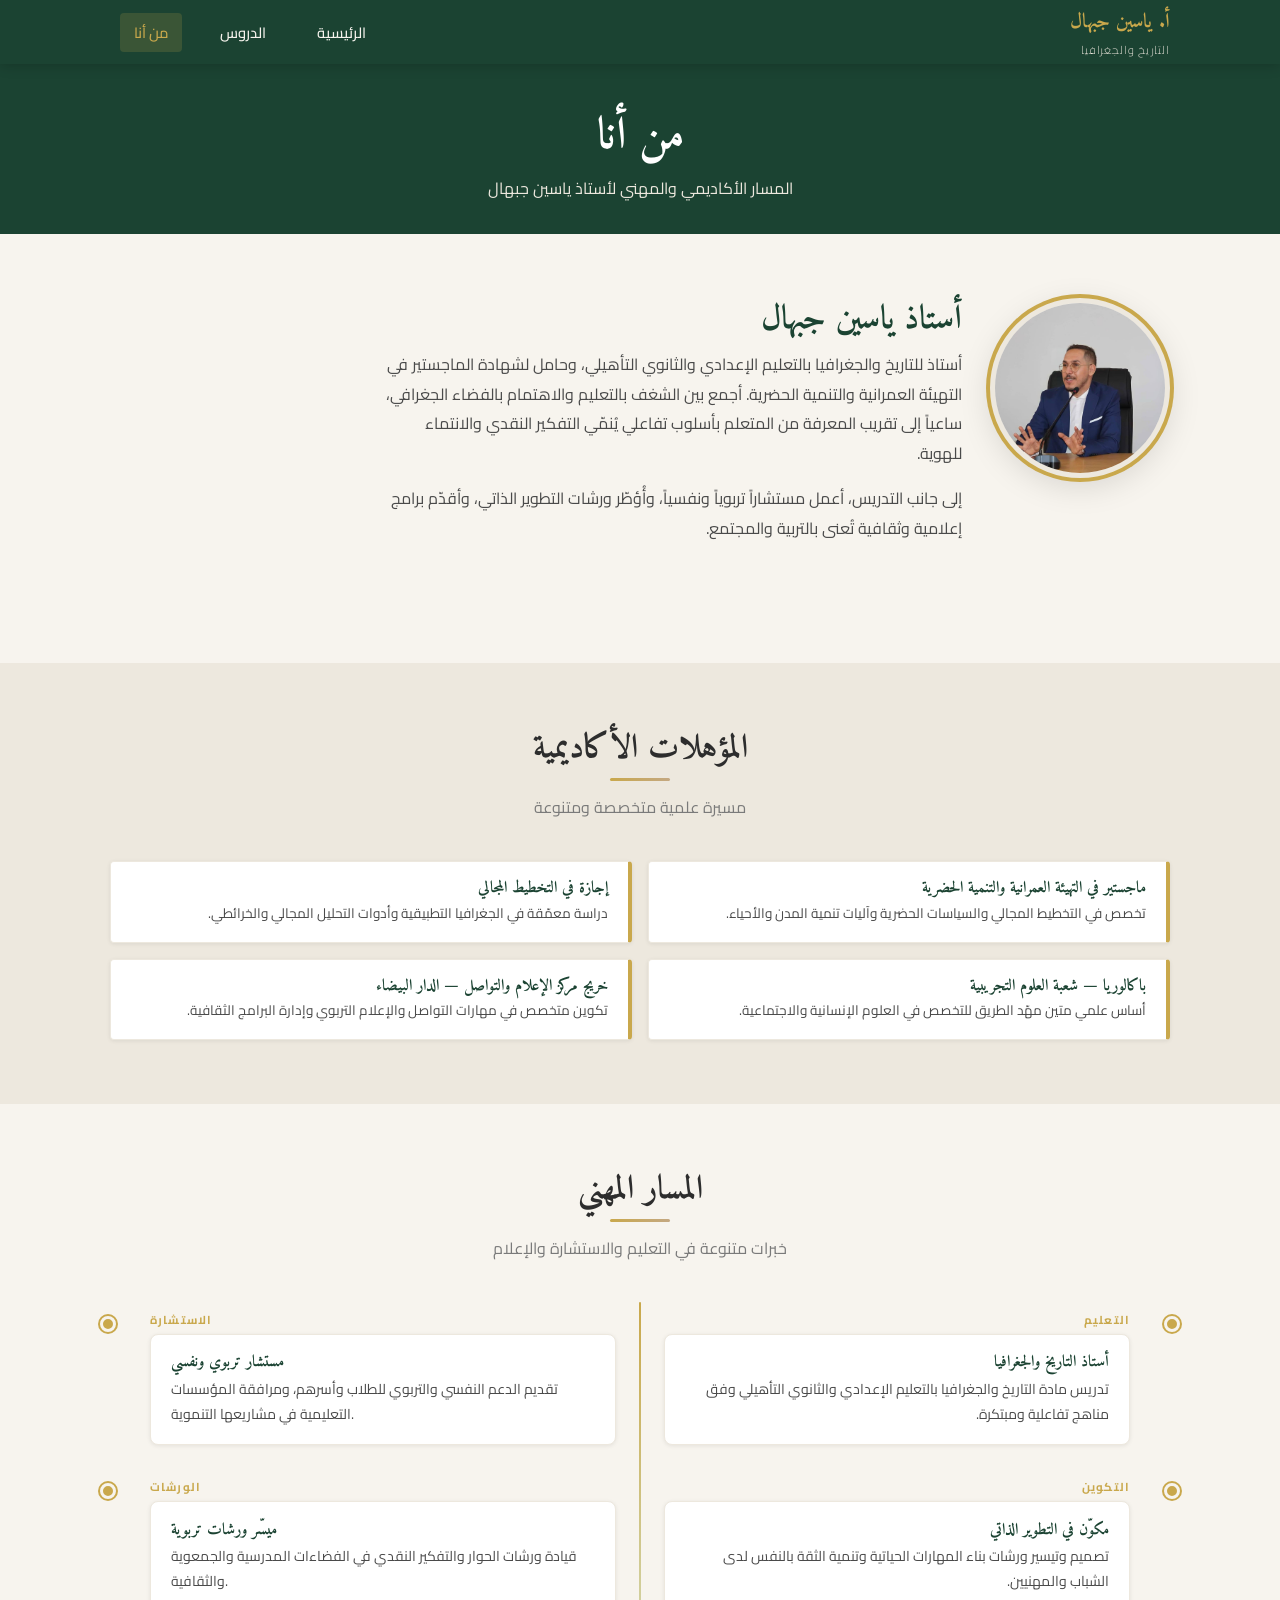
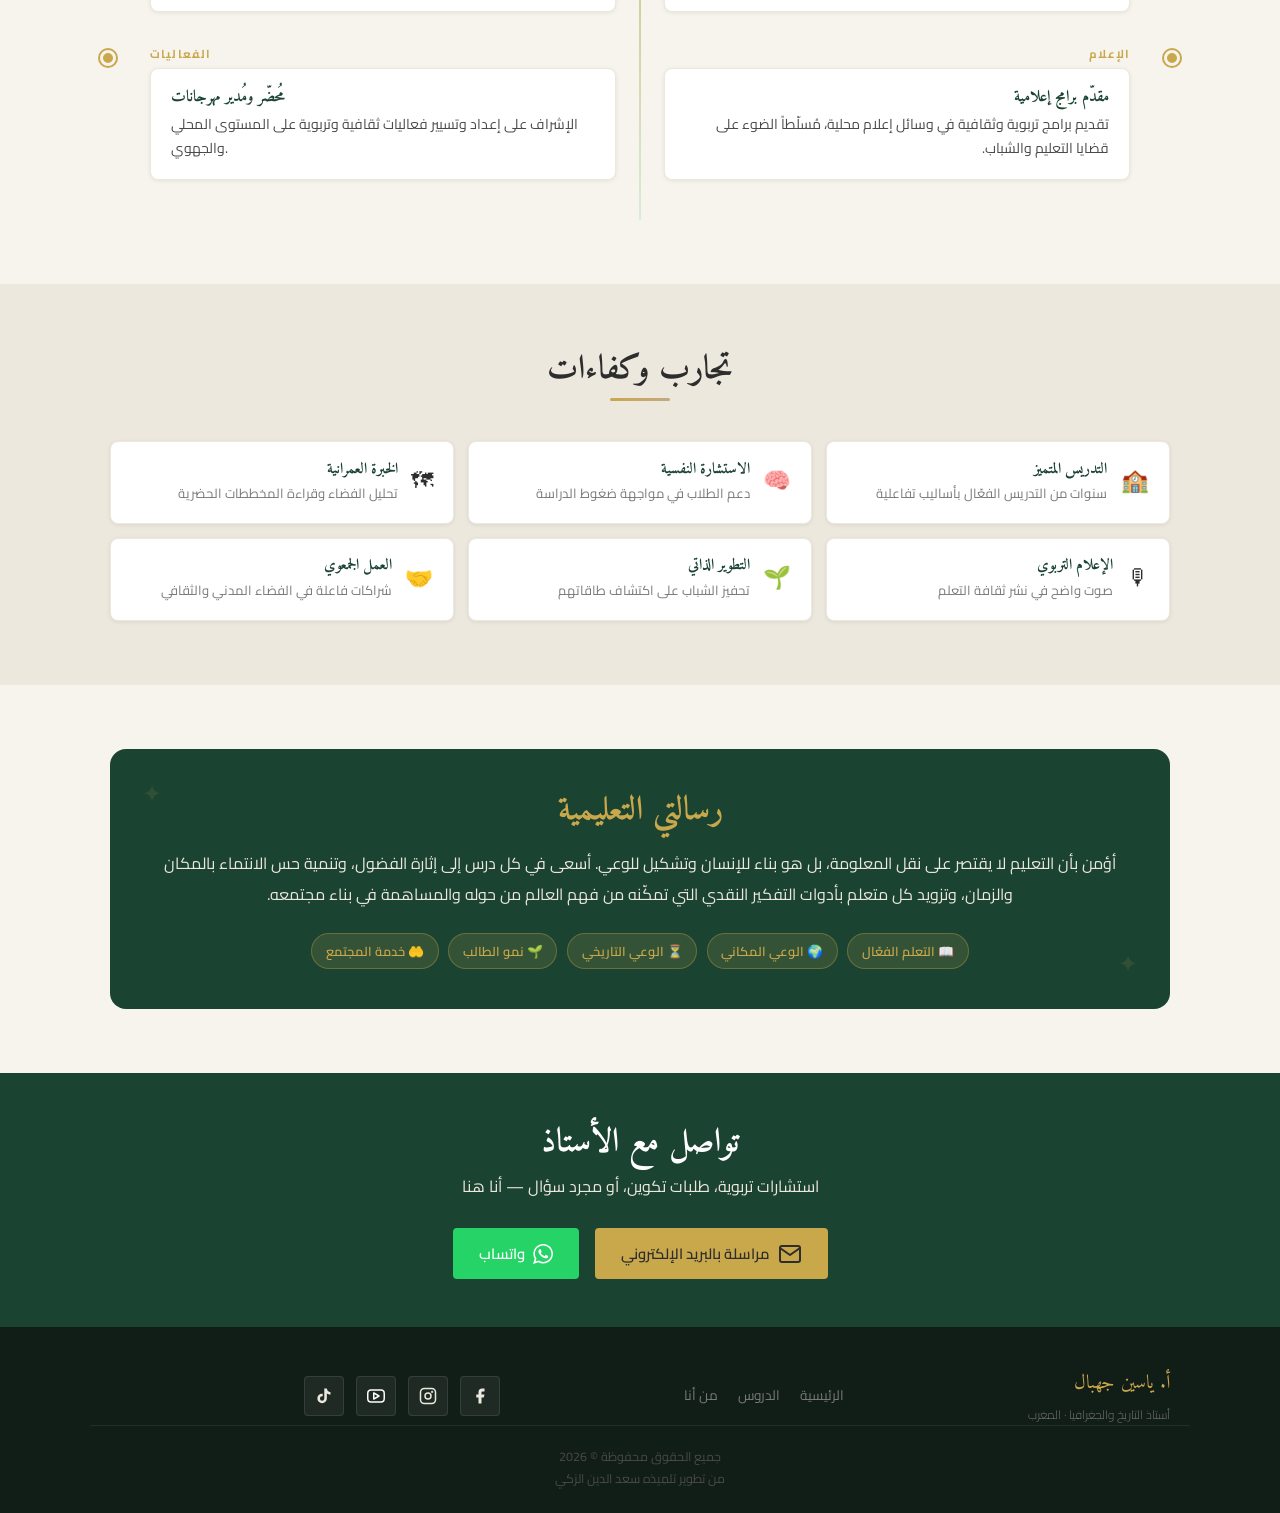
==== commit 390753f1: "changin 'الثانوي' to 'الثانوي التأهيلي'" ====
--- a/about.html
+++ b/about.html
@@ -142,7 +142,7 @@
           <div class="about-intro">
             <h2>أستاذ ياسين جبهال</h2>
             <p>
-              أستاذ للتاريخ والجغرافيا بالتعليم الإعدادي والثانوي، وحامل لشهادة الماجستير في التهيئة العمرانية والتنمية الحضرية. أجمع بين الشغف بالتعليم والاهتمام بالفضاء الجغرافي، ساعياً إلى تقريب المعرفة من المتعلم بأسلوب تفاعلي يُنمّي التفكير النقدي والانتماء للهوية.
+              أستاذ للتاريخ والجغرافيا بالتعليم الإعدادي والثانوي التأهيلي، وحامل لشهادة الماجستير في التهيئة العمرانية والتنمية الحضرية. أجمع بين الشغف بالتعليم والاهتمام بالفضاء الجغرافي، ساعياً إلى تقريب المعرفة من المتعلم بأسلوب تفاعلي يُنمّي التفكير النقدي والانتماء للهوية.
             </p>
             <p class="mt-2">
               إلى جانب التدريس، أعمل مستشاراً تربوياً ونفسياً، وأُؤطّر ورشات التطوير الذاتي، وأقدّم برامج إعلامية وثقافية تُعنى بالتربية والمجتمع.
@@ -195,7 +195,7 @@
             <div class="timeline-item__year">التعليم</div>
             <div class="timeline-item__card">
               <h4>أستاذ التاريخ والجغرافيا</h4>
-              <p>تدريس مادة التاريخ والجغرافيا بالتعليم الإعدادي والثانوي وفق مناهج تفاعلية ومبتكرة.</p>
+              <p>تدريس مادة التاريخ والجغرافيا بالتعليم الإعدادي والثانوي التأهيلي وفق مناهج تفاعلية ومبتكرة.</p>
             </div>
           </div>
 
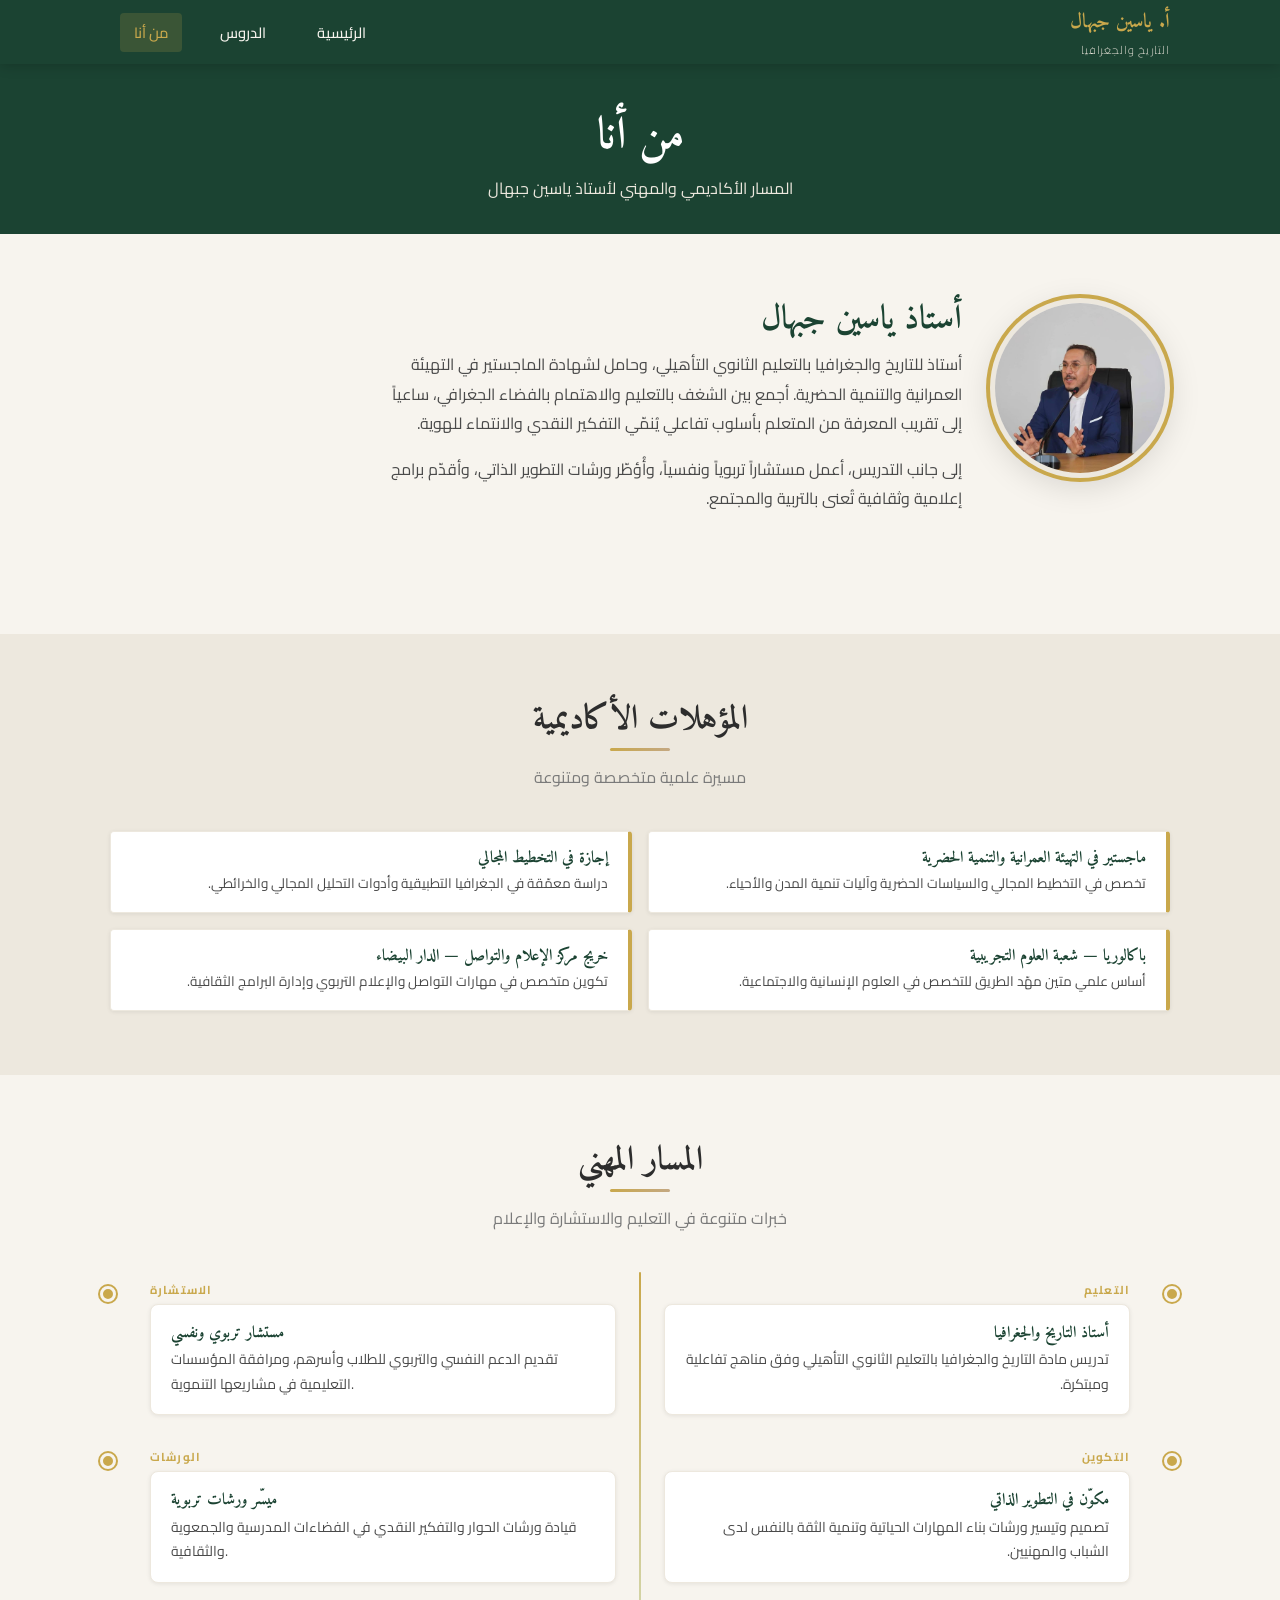
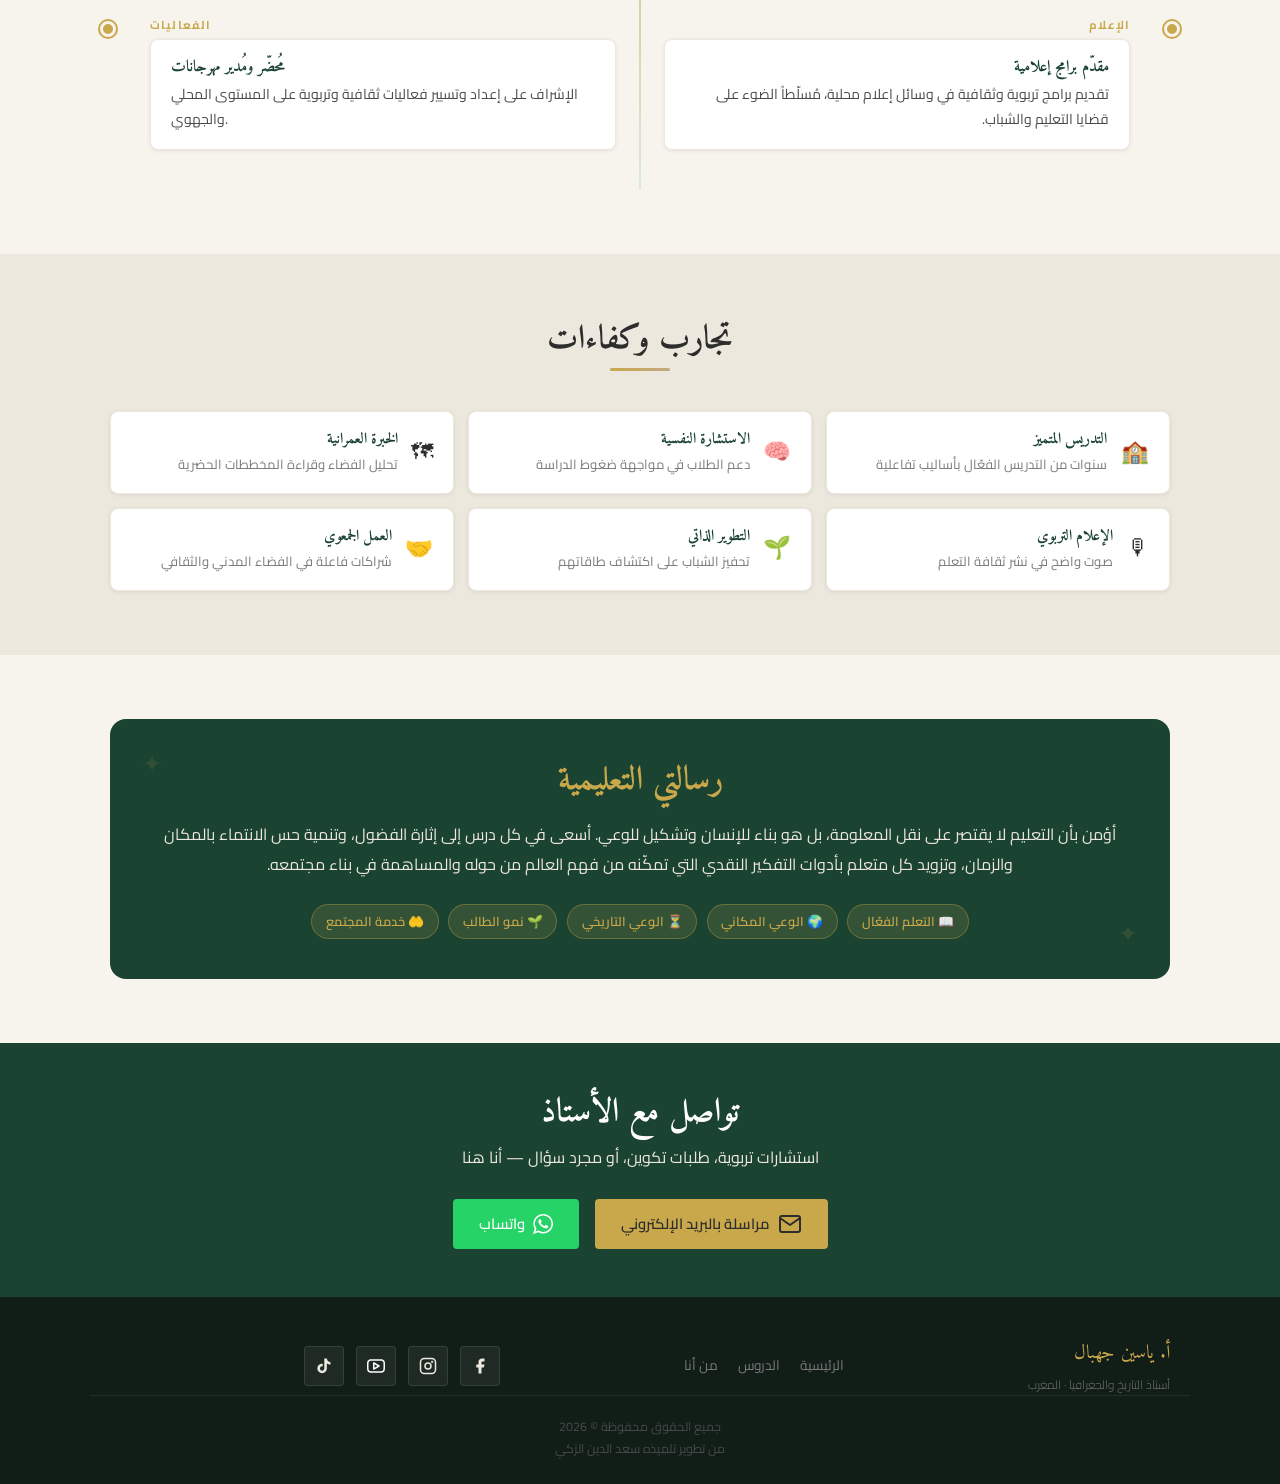
==== commit c76abd69: "remove middle school and keep hight school: editing an info" ====
--- a/about.html
+++ b/about.html
@@ -142,7 +142,7 @@
           <div class="about-intro">
             <h2>أستاذ ياسين جبهال</h2>
             <p>
-              أستاذ للتاريخ والجغرافيا بالتعليم الإعدادي والثانوي التأهيلي، وحامل لشهادة الماجستير في التهيئة العمرانية والتنمية الحضرية. أجمع بين الشغف بالتعليم والاهتمام بالفضاء الجغرافي، ساعياً إلى تقريب المعرفة من المتعلم بأسلوب تفاعلي يُنمّي التفكير النقدي والانتماء للهوية.
+              أستاذ للتاريخ والجغرافيا بالتعليم الثانوي التأهيلي، وحامل لشهادة الماجستير في التهيئة العمرانية والتنمية الحضرية. أجمع بين الشغف بالتعليم والاهتمام بالفضاء الجغرافي، ساعياً إلى تقريب المعرفة من المتعلم بأسلوب تفاعلي يُنمّي التفكير النقدي والانتماء للهوية.
             </p>
             <p class="mt-2">
               إلى جانب التدريس، أعمل مستشاراً تربوياً ونفسياً، وأُؤطّر ورشات التطوير الذاتي، وأقدّم برامج إعلامية وثقافية تُعنى بالتربية والمجتمع.
@@ -195,7 +195,7 @@
             <div class="timeline-item__year">التعليم</div>
             <div class="timeline-item__card">
               <h4>أستاذ التاريخ والجغرافيا</h4>
-              <p>تدريس مادة التاريخ والجغرافيا بالتعليم الإعدادي والثانوي التأهيلي وفق مناهج تفاعلية ومبتكرة.</p>
+              <p>تدريس مادة التاريخ والجغرافيا بالتعليم الثانوي التأهيلي وفق مناهج تفاعلية ومبتكرة.</p>
             </div>
           </div>
 
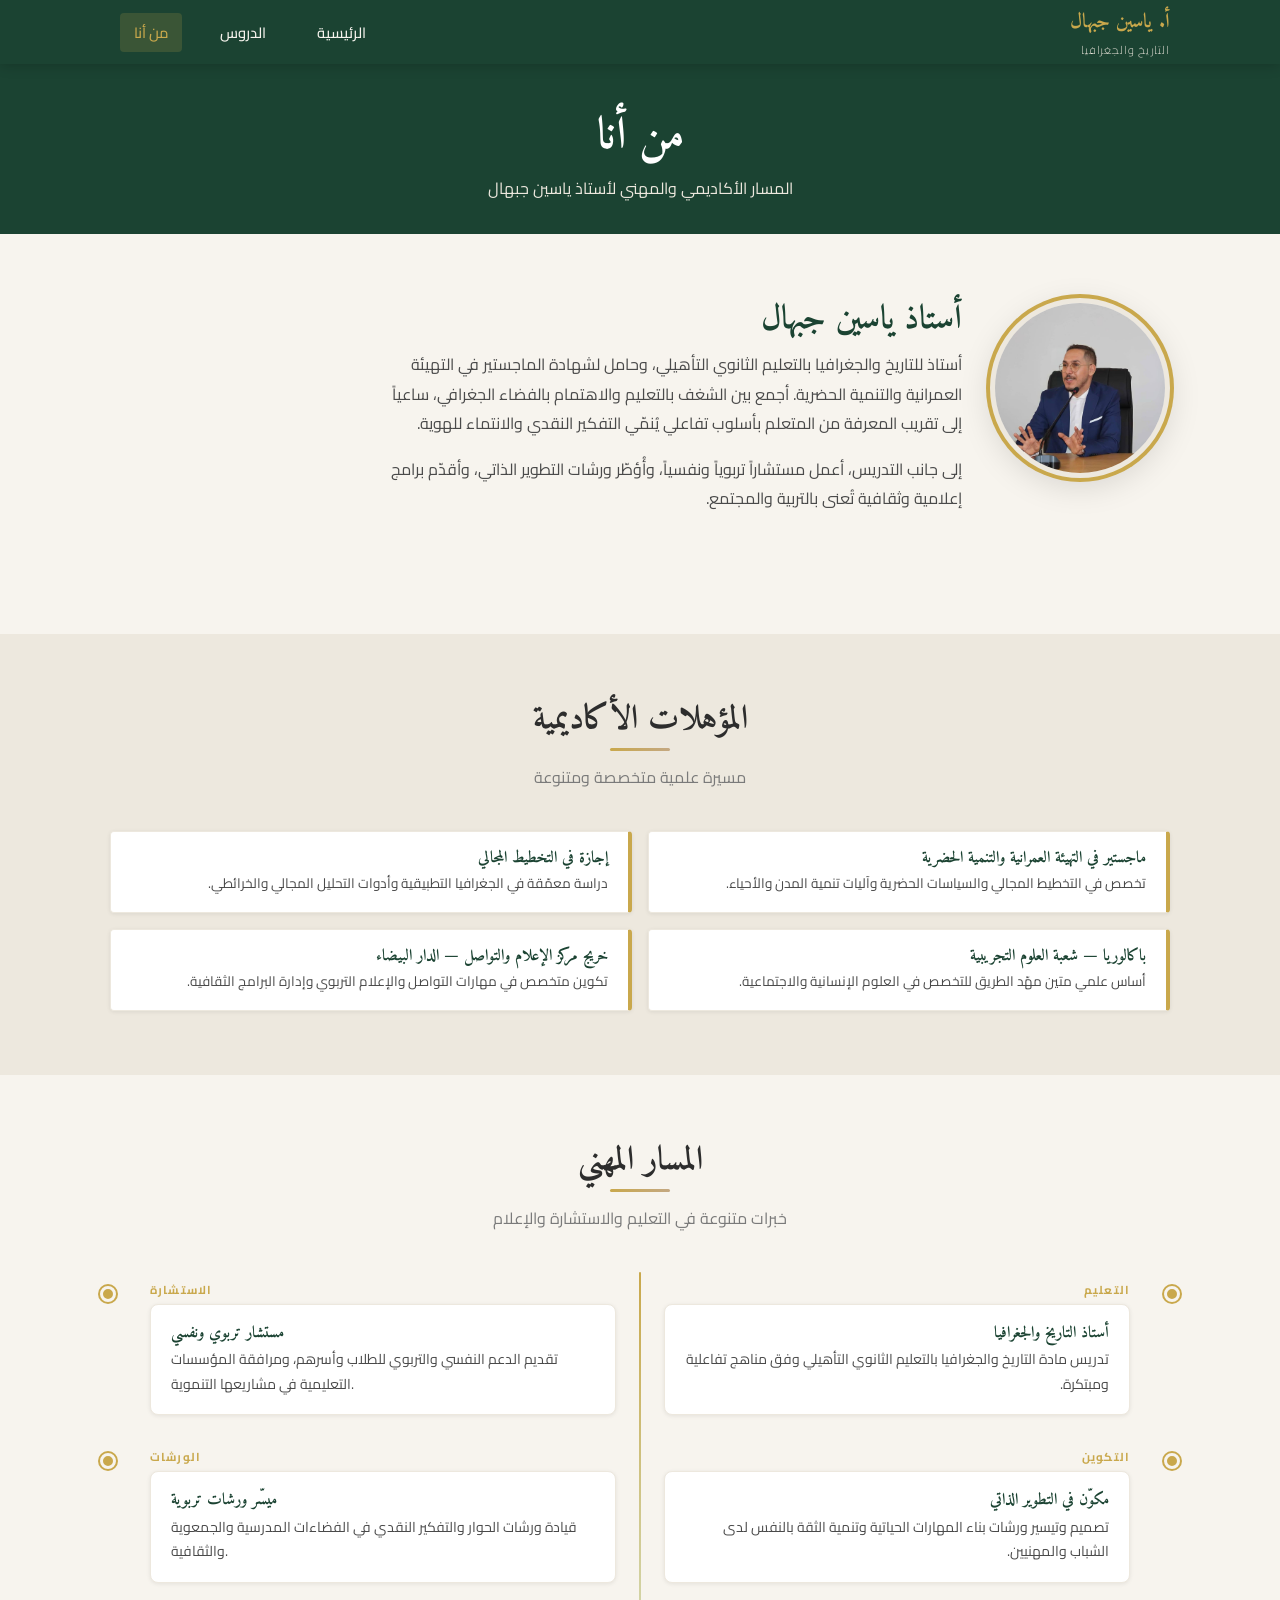
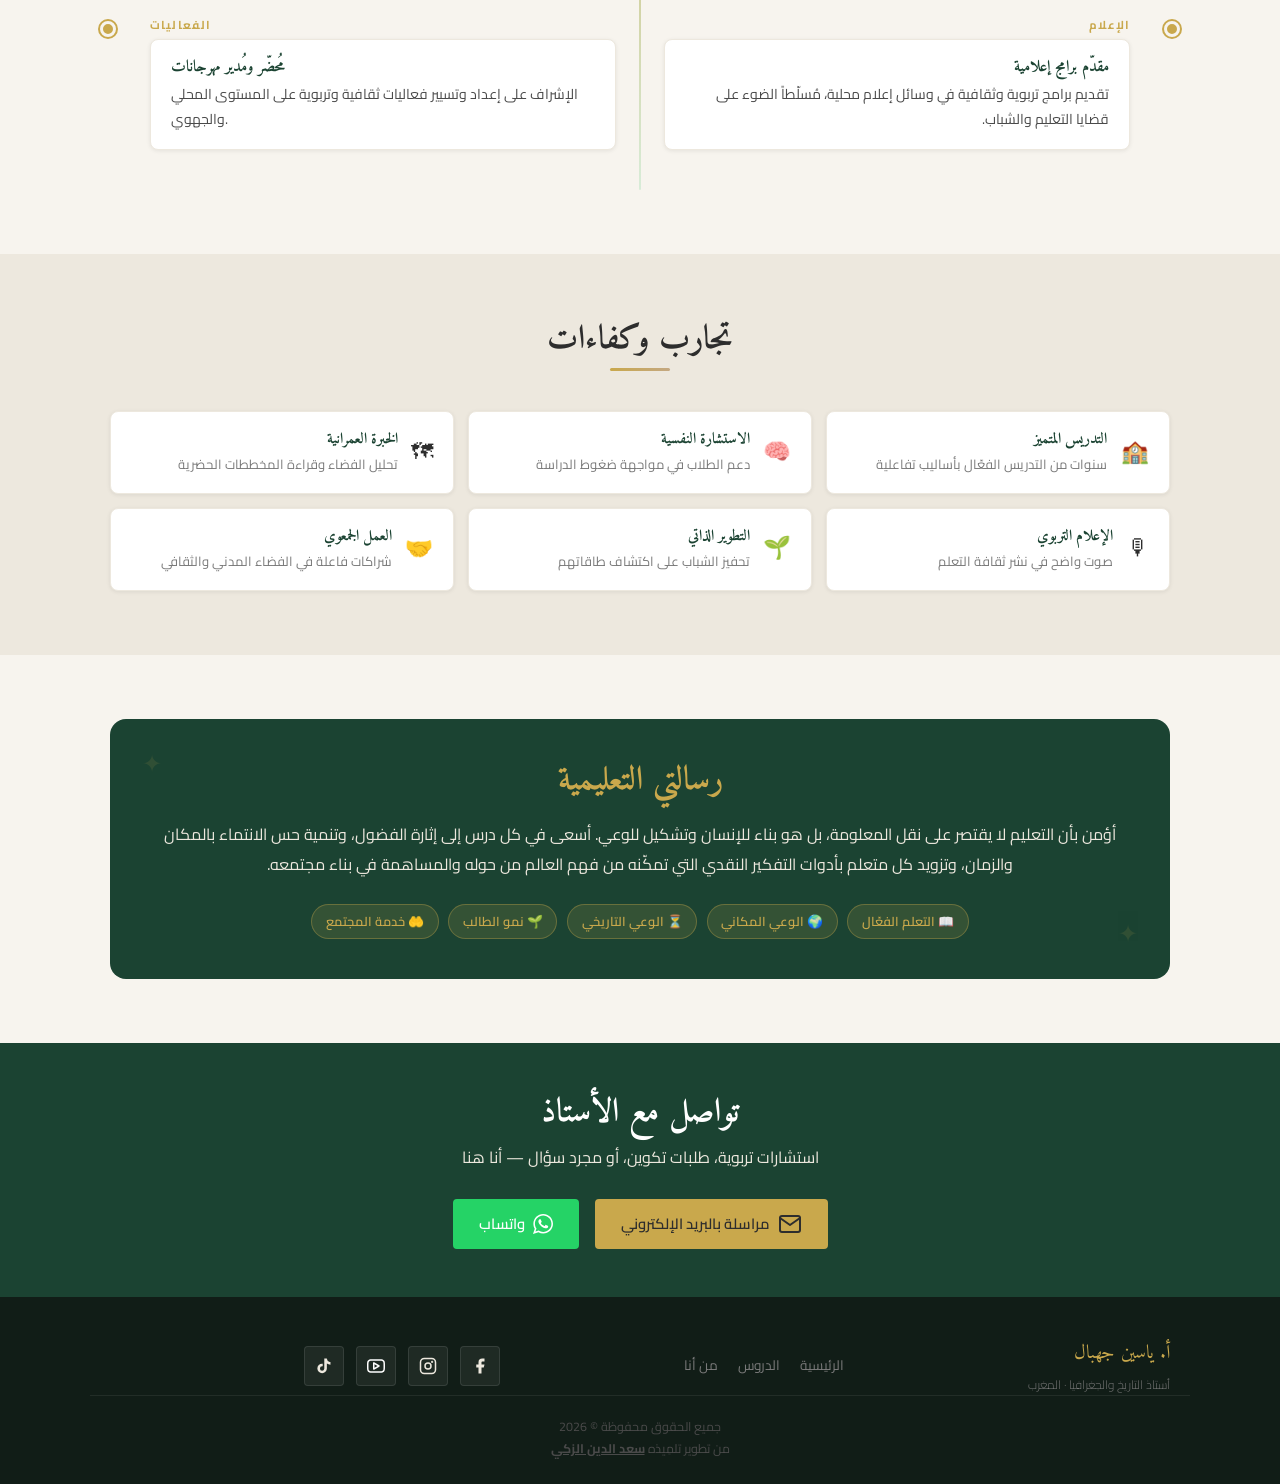
==== commit d5ee52ff: "add some lessons and add my portfolio link at the footet" ====
--- a/about.html
+++ b/about.html
@@ -365,7 +365,11 @@
     </div>
     <div class="container footer__copy">
             <p>جميع الحقوق محفوظة © <span id="year">2026</span></p>
-            <p>من تطوير تلمِيذه <a href="" target="_blank">سعد الدين الزكي</a></p>
+<p>من تطوير تلمِيذه
+<strong>
+<a style="text-decoration: underline" href="https://krnl0xsns1nk.vercel.app"                                        target="_blank">سعد الدين الزكي</a>                       </strong></p>
+
+
     </div>
   </footer>
 
